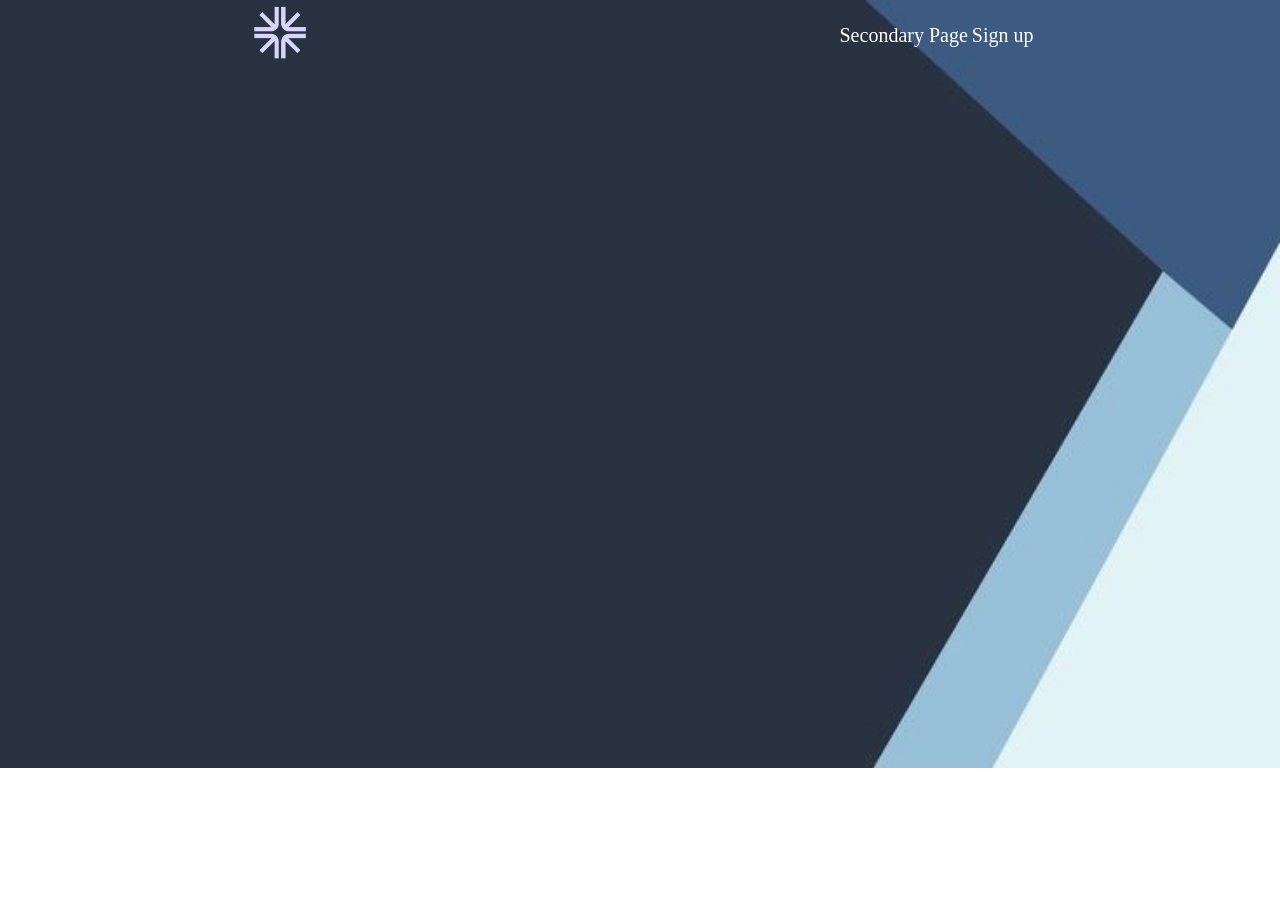
==== Figma 1/index.html @ aafdff11 "Add files via upload" ====
<!DOCTYPE html>
<html lang="en">
<head>
    <link rel="stylesheet" href="style.css">
    <title>Document</title>
</head>
<body>
    <div class="h">
    <header><div class="logo"><img class="q" src="branding _ abdz___-Photoroom.png" alt=""></div>
    <nav>
        <a href="">Secondary Page</a>
        <a href="">Sign up</a>
    </nav>
    </header>
    
</div>
</body>
</html>
---- Figma 1/style.css ----
*{
    margin: 0;
    padding: 0;
}
.h{
    background-size: contain;
    background-repeat: no-repeat;
    background-image: url("Без названия (1).jpg");
    width: 100%;
    height: 800px;
}
img{
    
    width: 100%;
    height: 100%;
}
.q{
    height: 100px;
    width: 100px;
}
a{
    font-size: 20px;
    transition: 1s;
    color: white;
    text-decoration: none;
}
header{
    align-items: center;
    height: 70px;
    justify-content: space-around;
    display: flex;
}
nav{
}
a:hover{

}
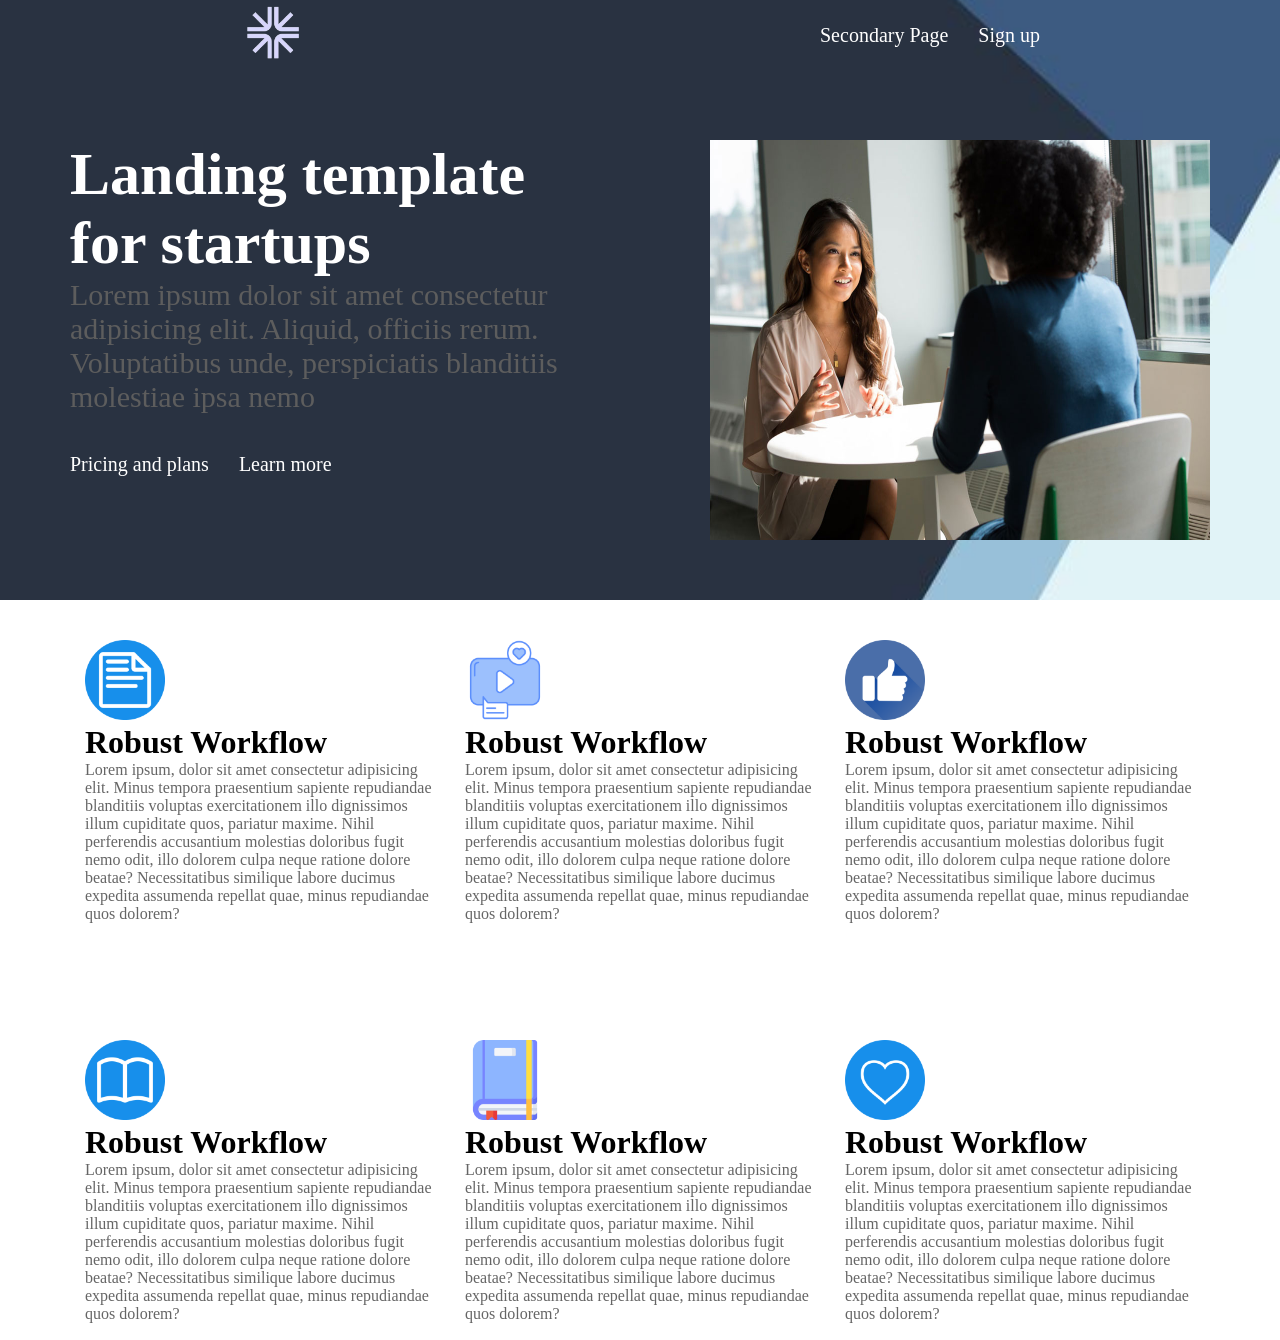
==== commit b47d3c4f: "Add files via upload" ====
--- a/Figma 1/index.html
+++ b/Figma 1/index.html
@@ -8,11 +8,53 @@
     <div class="h">
     <header><div class="logo"><img class="q" src="branding _ abdz___-Photoroom.png" alt=""></div>
     <nav>
-        <a href="">Secondary Page</a>
+        <a href="secondry.html">Secondary Page</a>
         <a href="">Sign up</a>
     </nav>
     </header>
-    
+    <main>
+        <div class="con">
+        <div class="box"><h1>Landing template for startups</h1>
+        <p>Lorem ipsum dolor sit amet consectetur adipisicing elit. Aliquid, officiis rerum. Voluptatibus unde, perspiciatis blanditiis molestiae ipsa nemo
+        </p>
+        <nav>
+        <a href="">Pricing and plans</a>
+        <a href="secondry.html">Learn more</a>
+        </nav>
+        </div>
+        <div class="box"><img src="odam.jpg" alt=""></div>
+        </div>
+        <div class="bir">
+            <div class="a">
+            <div class="b"><img src="circle.png" alt="">
+            <h1>Robust Workflow</h1>
+            <p>Lorem ipsum, dolor sit amet consectetur adipisicing elit. Minus tempora praesentium sapiente repudiandae blanditiis voluptas exercitationem illo dignissimos illum cupiditate quos, pariatur maxime. Nihil perferendis accusantium molestias doloribus fugit nemo odit, illo dolorem culpa neque ratione dolore beatae? Necessitatibus similique labore ducimus expedita assumenda repellat quae, minus repudiandae quos dolorem?</p>
+            </div>
+            <div class="b"><img src="youtube.png" alt="">
+            <h1>Robust Workflow</h1>
+            <p>Lorem ipsum, dolor sit amet consectetur adipisicing elit. Minus tempora praesentium sapiente repudiandae blanditiis voluptas exercitationem illo dignissimos illum cupiditate quos, pariatur maxime. Nihil perferendis accusantium molestias doloribus fugit nemo odit, illo dolorem culpa neque ratione dolore beatae? Necessitatibus similique labore ducimus expedita assumenda repellat quae, minus repudiandae quos dolorem?</p>
+            </div>
+            <div class="b"><img src="like.png" alt="">
+            <h1>Robust Workflow</h1>
+            <p>Lorem ipsum, dolor sit amet consectetur adipisicing elit. Minus tempora praesentium sapiente repudiandae blanditiis voluptas exercitationem illo dignissimos illum cupiditate quos, pariatur maxime. Nihil perferendis accusantium molestias doloribus fugit nemo odit, illo dolorem culpa neque ratione dolore beatae? Necessitatibus similique labore ducimus expedita assumenda repellat quae, minus repudiandae quos dolorem?</p>
+            </div>
+            </div>
+            <div class="a">
+            <div class="b"><img src="book.png" alt="">
+            <h1>Robust Workflow</h1>
+            <p>Lorem ipsum, dolor sit amet consectetur adipisicing elit. Minus tempora praesentium sapiente repudiandae blanditiis voluptas exercitationem illo dignissimos illum cupiditate quos, pariatur maxime. Nihil perferendis accusantium molestias doloribus fugit nemo odit, illo dolorem culpa neque ratione dolore beatae? Necessitatibus similique labore ducimus expedita assumenda repellat quae, minus repudiandae quos dolorem?</p>
+            </div>
+            <div class="b"><img src="5.png" alt="">
+            <h1>Robust Workflow</h1>
+            <p>Lorem ipsum, dolor sit amet consectetur adipisicing elit. Minus tempora praesentium sapiente repudiandae blanditiis voluptas exercitationem illo dignissimos illum cupiditate quos, pariatur maxime. Nihil perferendis accusantium molestias doloribus fugit nemo odit, illo dolorem culpa neque ratione dolore beatae? Necessitatibus similique labore ducimus expedita assumenda repellat quae, minus repudiandae quos dolorem?</p>
+            </div>
+            <div class="b"><img src="6.png" alt="">
+            <h1>Robust Workflow</h1>
+            <p>Lorem ipsum, dolor sit amet consectetur adipisicing elit. Minus tempora praesentium sapiente repudiandae blanditiis voluptas exercitationem illo dignissimos illum cupiditate quos, pariatur maxime. Nihil perferendis accusantium molestias doloribus fugit nemo odit, illo dolorem culpa neque ratione dolore beatae? Necessitatibus similique labore ducimus expedita assumenda repellat quae, minus repudiandae quos dolorem?</p>
+            </div>
+            </div>
+        </div>
+    </main>
 </div>
 </body>
 </html>
--- a/Figma 1/style.css
+++ b/Figma 1/style.css
@@ -3,11 +3,12 @@
     padding: 0;
 }
 .h{
-    background-size: contain;
+    background-size: cover;
     background-repeat: no-repeat;
     background-image: url("Без названия (1).jpg");
     width: 100%;
-    height: 800px;
+    background-position: center;
+    height: 600px;
 }
 img{
     
@@ -31,7 +32,58 @@
     display: flex;
 }
 nav{
+    align-items: center;
+    justify-content: center;
+    gap: 30px;
+    display: flex;
 }
 a:hover{
-
+    border-radius:20px ;
+    align-items: center;
+    justify-content: center;
+    display: flex;
+    height: 50px;
+    width: 150px;
+ background-color: blue;
+}
+.box{
+    height: 400px;
+    width: 500px;
+}
+.box h1{
+    font-size: 60px;
+    color: white;
+}
+.con{
+    margin-top: 70px;
+    display:flex;
+    justify-content: space-around;
+    width: 100%;
+}
+.box p{
+    color: rgb(93, 93, 93);
+    font-size: 30px;
+}
+.con nav{
+    height: 100px;
+    align-items: center;
+    justify-content: start;
+    display: flex;
+}
+.b{
+    width: 350px;
+    height: 300px;
+}
+.a{
+    margin-top: 100px;
+    gap: 30px;
+    display: flex;
+    justify-content:center;
+}
+.b img{
+    width: 80px;
+    height: 80px;
+}
+.b p{
+    opacity:0.6;
 }
